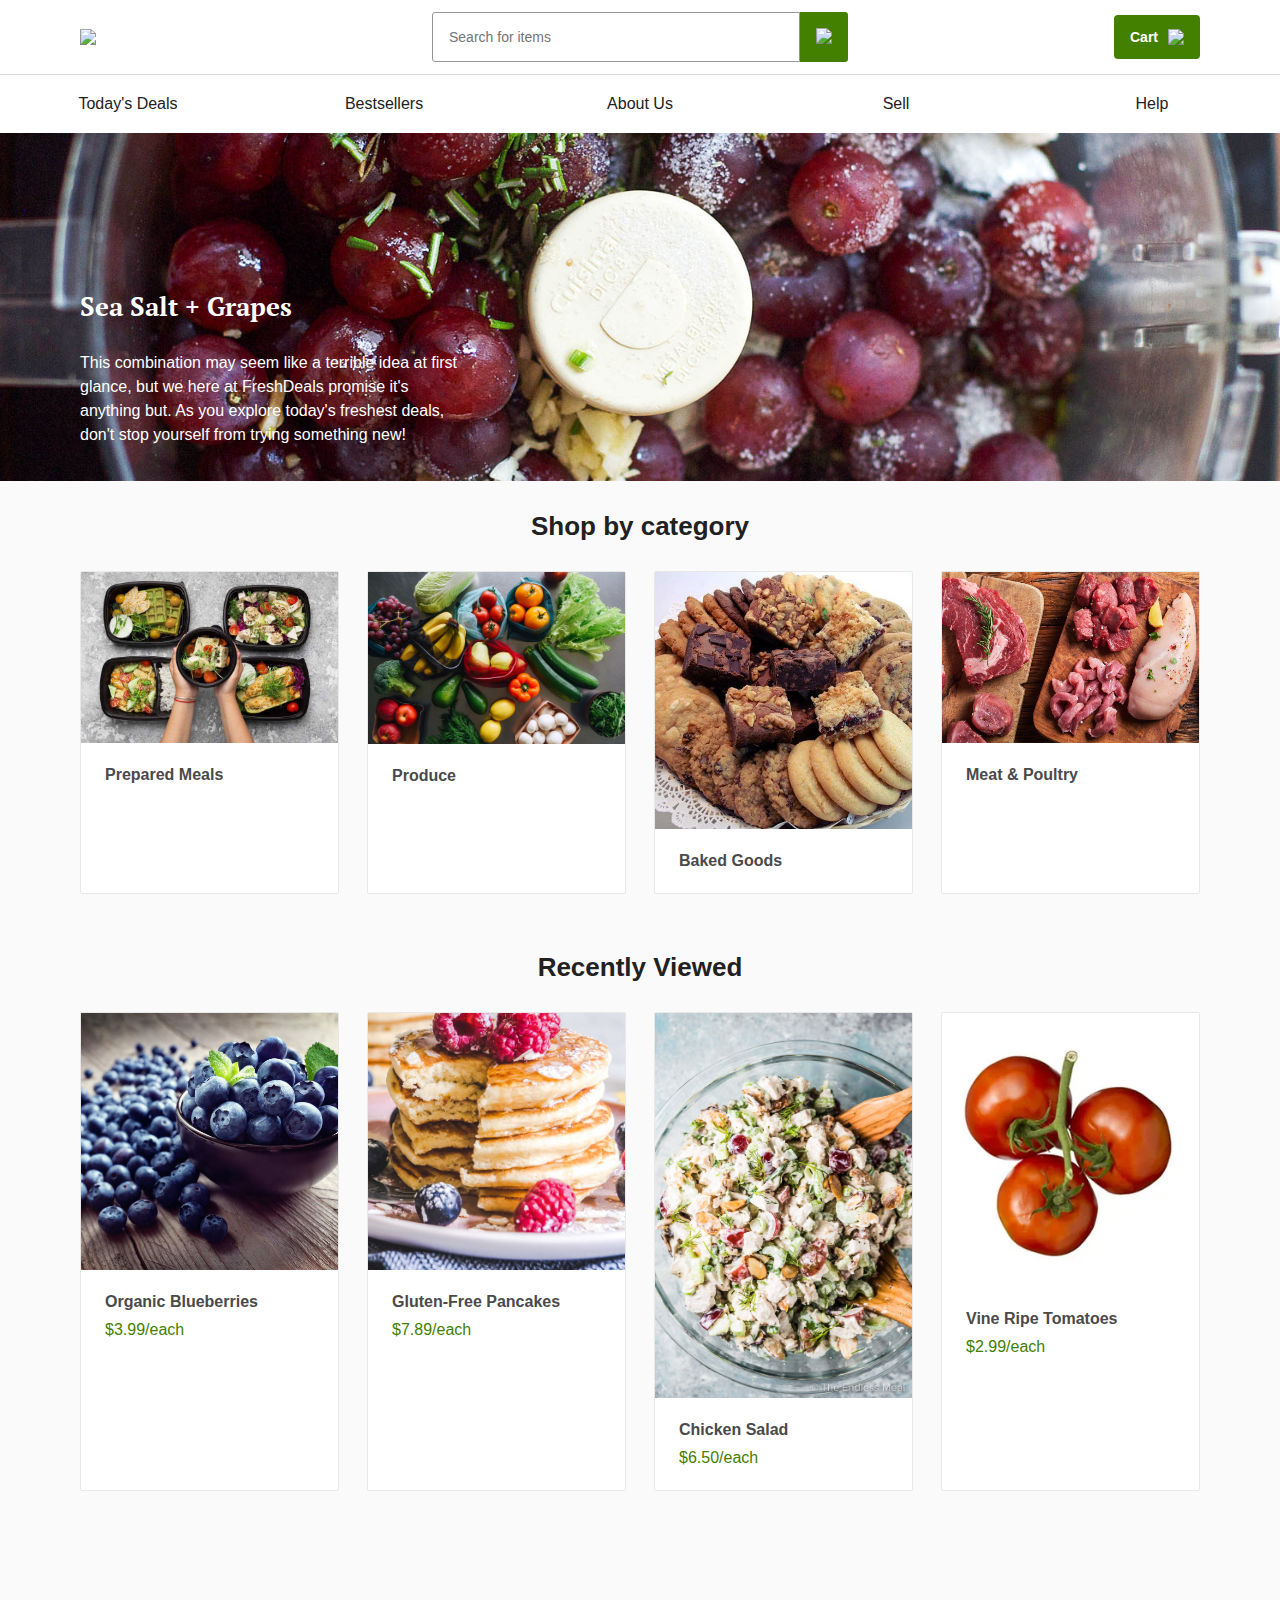
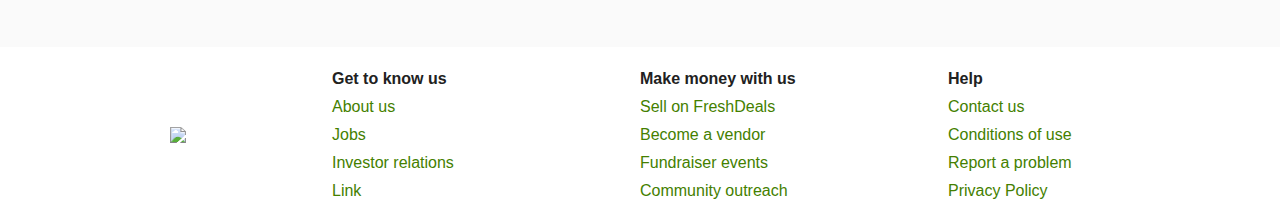
==== index.html @ 38ec1103 "initial" ====
<!DOCTYPE html>
<html>

<head>
    <title>FreshDeals</title>
    <link rel="stylesheet" type="text/css" href="resources/css/reset.css">
    <link rel="stylesheet" type="text/css" href="resources/css/base.css">
    <link rel="stylesheet" type="text/css" href="resources/css/index.css">
    <link href="https://fonts.googleapis.com/css?family=PT+Serif:700" rel="stylesheet">
</head>

<body>
    <div class="container">

        <!-- Header -->

        <header>
            <div class="image-container">
                <a href="index.html"><img src="https://content.codecademy.com/courses/ui-breadcrumbs/logo.svg"></a>
            </div>
            <div class="search-bar">
                <input type="text" name="search" placeholder="Search for items">
                <a href="" class="button"><img
                        src="https://content.codecademy.com/courses/ui-breadcrumbs/search.svg"></a>
            </div>
            <a href="" class="button cart">Cart <img
                    src="https://content.codecademy.com/courses/ui-breadcrumbs/cart.svg"></a>
        </header>
        <nav>
            <a href="deals.html">Today's Deals</a>
            <a href="bestsellers.html">Bestsellers</a>
            <a href="about.html">About Us</a>
            <a href="sell.html">Sell</a>
            <a href="#">Help</a>
        </nav>

        <!-- Hero Section -->

        <div id="main" class="landing">
            <div class="hero">
                <h2>Sea Salt + Grapes</h2>
                <p>This combination may seem like a terrible idea at first glance, but we here at FreshDeals promise
                    it's anything but. As you explore today's freshest deals, don't stop yourself from trying something
                    new!</p>
            </div>

            <!-- Products Preview Section -->

            <div class="products">

                <!-- Product Categories -->

                <h2>Shop by category</h2>
                <div class="product-list categories">
                    <a href="#" class="product-item">
                        <div class="image-container">
                            <img src="resources/img/prepared_meals.jpeg">
                        </div>
                        <div class="description">
                            <h3>Prepared Meals</h3>
                        </div>
                    </a>
                    <a href="#" class="product-item">
                        <div class="image-container">
                            <img src="resources/img/produce.jpeg">
                        </div>
                        <div class="description">
                            <h3>Produce</h3>
                        </div>
                    </a>
                    <a href="#" class="product-item">
                        <div class="image-container">
                            <img src="resources/img/baked_goods.jpeg">
                        </div>
                        <div class="description">
                            <h3>Baked Goods</h3>
                        </div>
                    </a>
                    <a href="#" class="product-item">
                        <div class="image-container">
                            <img src="resources/img/meat&poultry.jpeg">
                        </div>
                        <div class="description">
                            <h3>Meat & Poultry</h3>
                        </div>
                    </a>
                </div>

                <!-- Recently Viewed Products -->

                <h2>Recently Viewed</h2>
                <div class="product-list">
                    <a href="./blueberries.html" class="product-item">
                        <div class="image-container">
                            <img src="resources/img/Organic_Blueberry.webp">
                        </div>
                        <div class="description">
                            <h3>Organic Blueberries</h3>
                            <span class="price">$3.99/each</span>
                        </div>
                    </a>
                    <a href="#" class="product-item">
                        <div class="image-container">
                            <img src="resources/img/gluten-free-pancakes.jpeg">
                        </div>
                        <div class="description">
                            <h3>Gluten-Free Pancakes</h3>
                            <span class="price">$7.89/each</span>
                        </div>
                    </a>
                    <a href="#" class="product-item">
                        <div class="image-container">
                            <img src="resources/img/Chicken-Salad.jpeg">
                        </div>
                        <div class="description">
                            <h3>Chicken Salad</h3>
                            <span class="price">$6.50/each</span>
                        </div>
                    </a>
                    <a href="#" class="product-item">
                        <div class="image-container">
                            <img src="resources/img/vine_ripe_tomatoes.webp">
                        </div>
                        <div class="description">
                            <h3>Vine Ripe Tomatoes</h3>
                            <span class="price">$2.99/each</span>
                        </div>
                    </a>
                </div>
            </div>
        </div>

        <!-- Footer -->

        <footer>
            <img src="https://content.codecademy.com/courses/ui-breadcrumbs/logo.svg">
            <div class="links">
                <h4>Get to know us</h4>
                <a href="#">About us</a>
                <a href="jobs.html">Jobs</a>
                <a href="#">Investor relations</a>
                <a href="#">Link</a>
            </div>
            <div class="links">
                <h4>Make money with us</h4>
                <a href="sell.html">Sell on FreshDeals</a>
                <a href="#">Become a vendor</a>
                <a href="#">Fundraiser events</a>
                <a href="#">Community outreach</a>
            </div>
            <div class="links">
                <h4>Help</h4>
                <a href="#">Contact us</a>
                <a href="#">Conditions of use</a>
                <a href="#">Report a problem</a>
                <a href="#">Privacy Policy</a>
            </div>
        </footer>
    </div>
</body>

</html>
---- resources/css/base.css ----
@font-face {
    font-family: 'Arial-MT';
    src: url('../fonts/ari.ttf') format('truetype');
}

/* Site-Wide Styles */

html {
    font-size: 16px;
}

body {
    font-family: 'Arial-MT', sans-serif;
    color: hsla(0, 0%, 13%, 1);
}

a {
    text-decoration: none;
    transition: .3s;
}

a:hover {
    color: hsla(0, 0%, 13%, .6);
}

h1,
h2,
h3,
h4 {
    font-weight: bold;
}

input,
textarea,
select {
    border: solid 1px hsla(0, 0%, 59%, 1);
    border-radius: 3px;
    padding: 1rem;
}

/* Reusable Component - Button */

.button {
    border-radius: 4px;
    background-color: hsla(88, 100%, 25%, 1);
    text-align: center;
    font-weight: bold;
    color: hsla(0, 0%, 100%, 1);
    transition: .25s;
}

.button:hover {
    background-color: hsla(88, 100%, 25%, .8);
    color: hsla(0, 0%, 100%, 1);
}

/* Reusable Component - Image Container */

.image-container {
    overflow: hidden;
}

.image-container img {
    display: block;
    max-width: 100%;
    height: auto;
}

/* Reusable Component - Product List */

.product-list-section {
    padding: 2rem 5rem 3.75rem 5rem;
}

.product-list {
    display: grid;
    grid-template-columns: repeat(3, 1fr);
    grid-gap: 1.5rem 1.75rem;
    margin-bottom: 3.75rem;
}

.product-item {
    border-radius: 2px;
    background-color: hsla(0, 0%, 100%, 1);
    ;
    border: solid 1px hsla(0, 0%, 91%, 1);
}

.product-item .description {
    padding: 1.5rem;
    text-align: left;
}

.product-item h3 {
    margin-bottom: .75rem;
    color: hsla(0, 0%, 29%, 1);
}

.product-item .price {
    color: hsla(88, 100%, 25%, 1);
}

@media only screen and (max-width: 1100px) {
    .product-list {
        grid-template-columns: repeat(2, 1fr);
    }
}

@media only screen and (max-width: 680px) {
    .product-list {
        grid-template-columns: 1fr;
    }
}

/* Reusable Component - Form Field With Label */
.field {
    display: flex;
    flex-direction: column;
}

.field label {
    padding-bottom: .75rem;
}

/* Site-Wide Grid */

.container {
    display: grid;
    grid-template-areas: 'header'
        'nav'
        'main'
        'footer';
}

/* Header */

header {
    grid-area: header;
    display: grid;
    grid-template-columns: 22rem 1fr 22rem;
    align-items: center;
    padding: .75rem 5rem;
    font-size: .875rem;
}

.search-bar {
    display: flex;
    width: 100%;
}

.search-bar input {
    flex-grow: 1;
    border-top-right-radius: 0;
    border-bottom-right-radius: 0;
}

.search-bar .button {
    border-radius: 0 3px 3px 0;
    padding: 1rem;
}

.search-bar .button img {
    vertical-align: middle;
}

.cart {
    justify-self: end;
    display: flex;
    align-items: center;
    padding: .875rem 1rem;
}

.cart img {
    padding-left: .625rem;
}

nav {
    display: grid;
    grid-template-columns: repeat(5, 1fr);
    justify-items: center;
    grid-area: nav;
    border-top: 1px solid hsla(0, 0%, 85%, 1);
    ;
    padding: 1.3125rem 0;
}

nav a:visted {
    color: hsla(0, 0%, 13%, 1);
}

@media only screen and (max-width: 1100px) {
    header {
        grid-gap: 1rem;
        grid-template-columns: 1fr;
        justify-items: center;
    }

    .cart {
        justify-self: auto;
    }
}

@media only screen and (max-width: 700px) {
    nav {
        grid-template-columns: 1fr;
        grid-gap: .75rem;
    }
}

/* Main Section */

#main {
    grid-area: main;
    display: grid;
    justify-items: center;
    text-align: center;
    background-color: hsla(0, 0%, 98%, 1);
}

#main h2 {
    margin-bottom: 2rem;
    font-size: 1.625rem;
}

#main .button {
    box-sizing: border-box;
    width: 14.375rem;
    padding: .875rem 0;
}

/* Footer */

footer {
    grid-area: footer;
    display: grid;
    grid-template-columns: repeat(4, 1fr);
    grid-gap: 2rem 0;
    padding: 1.5rem;
}

footer img {
    align-self: center;
    justify-self: center;
}

footer .links {
    display: grid;
    grid-gap: .75rem
}

footer a {
    color: hsla(88, 100%, 25%, 1);
}

@media only screen and (max-width: 810px) {
    footer {
        grid-template-columns: repeat(3, 1fr);
    }

    footer img {
        grid-column: 1 / span 3;
    }
}

@media only screen and (max-width: 490px) {
    footer {
        grid-template-columns: 1fr;
        justify-items: center;
        text-align: center;
    }

    footer img {
        grid-column: auto;
    }
}
---- resources/css/index.css ----
.hero {
    width: 100%;
    height: 21.75rem;
    padding-left: 10rem;
    background-image: url('../img/hero.jpg');
    background-repeat: no-repeat;
    background-size: cover;
    background-position: center;
    text-align: left;
    color: hsla(0, 0%, 100%, 1);
    ;
}

.blueberry {
    background-image: url('https://content.codecademy.com/courses/ui-breadcrumbs/blueberry-hero.png');
}

.hero h2 {
    padding-top: 10rem;
    font-family: 'PT Serif', serif;
    font-size: 2.25rem;
}

.hero p {
    width: 24.125rem;
    line-height: 1.5;
}

.products {
    padding: 0 5rem 6rem 5rem;
}

.products h2 {
    margin-top: 2rem;
    font-size: 1.625rem;
}

.landing .product-list {
    grid-template-columns: repeat(4, 1fr);
}

.categories h3 {
    margin-bottom: 0;
}

@media only screen and (max-width: 1020px) {
    .landing .product-list {
        grid-template-columns: repeat(3, 1fr);
    }
}


@media only screen and (max-width: 760px) {
    .landing .product-list {
        grid-template-columns: repeat(2, 1fr);
    }
}

@media only screen and (max-width: 565px) {
    .hero {
        padding-left: 0;
        text-align: center;
    }

    .hero h2 {
        padding-top: 7rem;
    }

    .hero p {
        width: 90%;
        margin: auto;
    }
}

@media only screen and (max-width: 470px) {
    .landing .product-list {
        grid-template-columns: 1fr;
    }
}
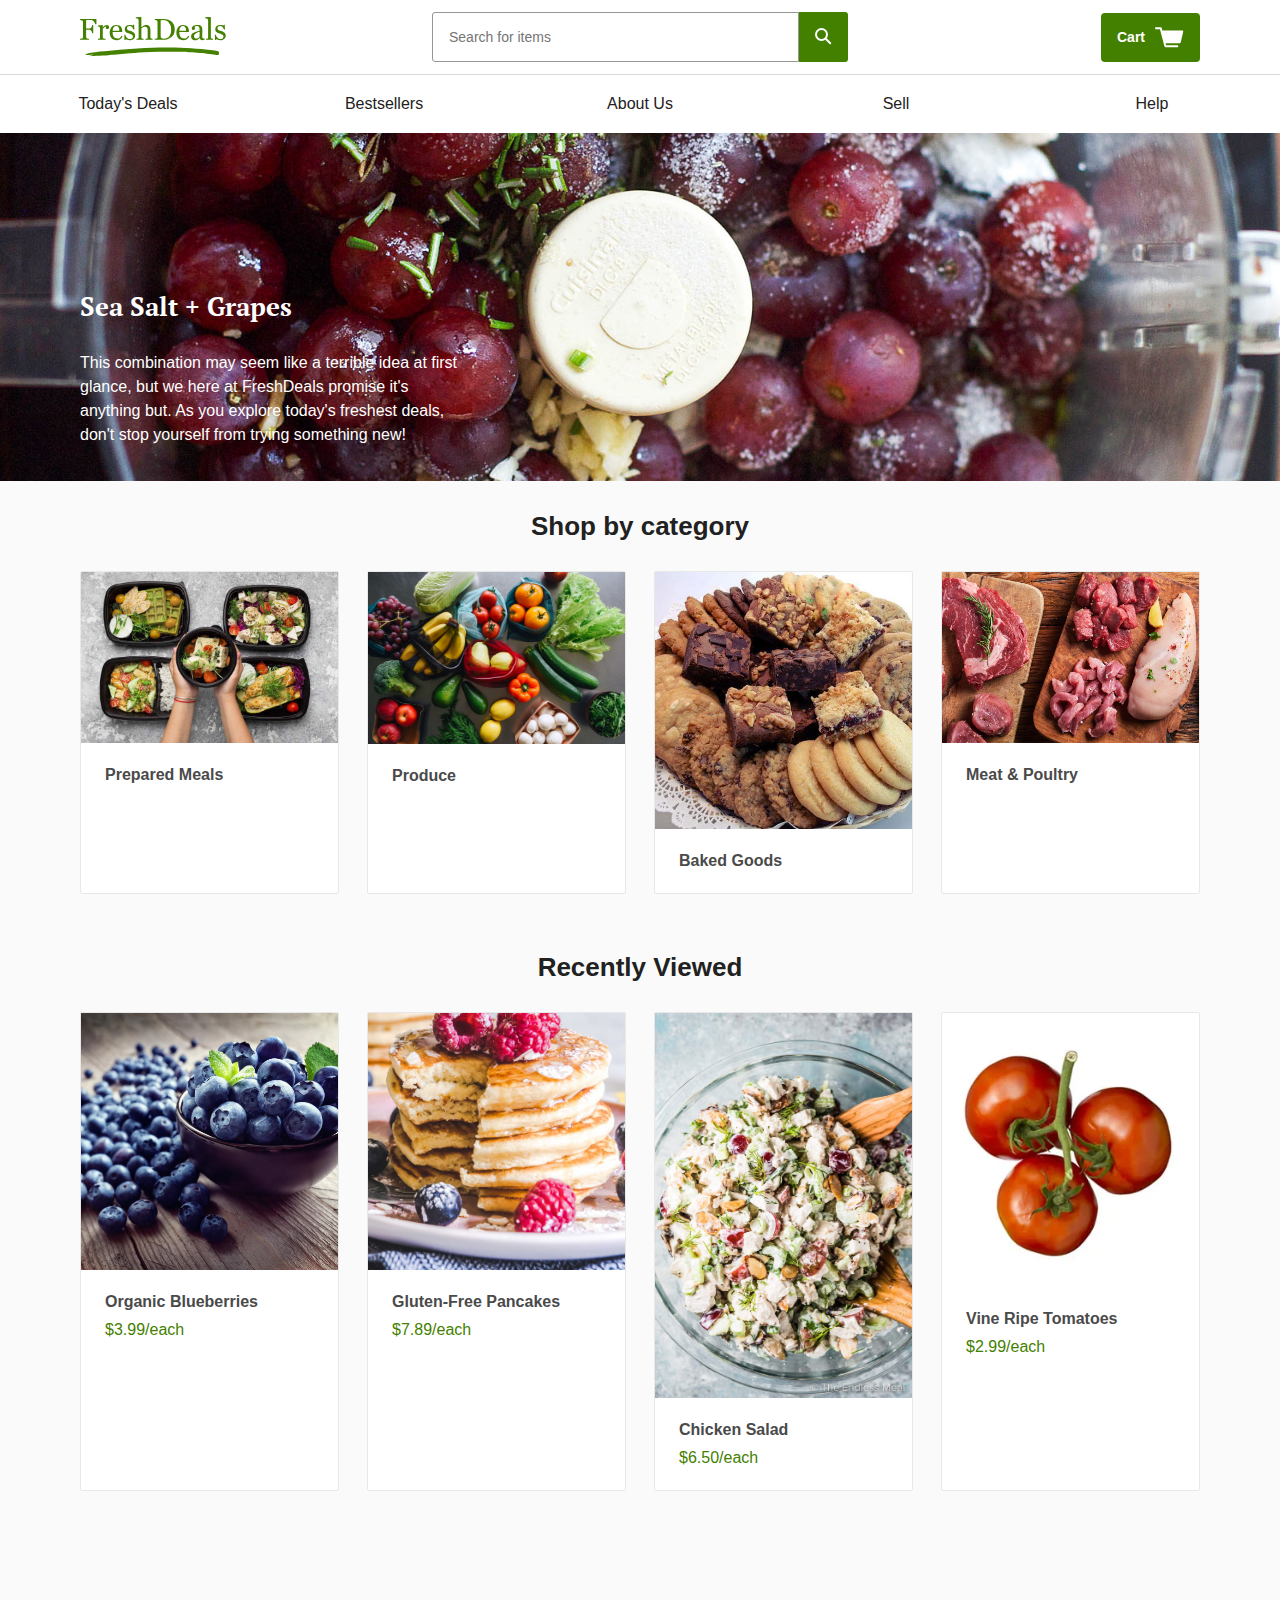
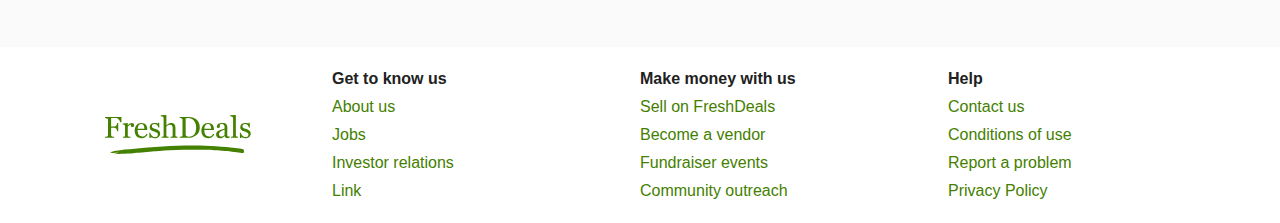
==== commit fd311bc7: "-Worked on images and made self-sufficient" ====
--- a/index.html
+++ b/index.html
@@ -1,162 +1,165 @@
 <!DOCTYPE html>
 <html>
+  <head>
+    <title>FreshDeals</title>
+    <meta content="width=device-width, initial-scale=1" name="viewport" />
+    <link rel="stylesheet" type="text/css" href="resources/css/reset.css" />
+    <link rel="stylesheet" type="text/css" href="base.css" />
+    <link rel="stylesheet" type="text/css" href="resources/css/index.css" />
+    <link
+      href="https://fonts.googleapis.com/css?family=PT+Serif:700"
+      rel="stylesheet"
+    />
+  </head>
 
-<head>
-    <title>FreshDeals</title>
-    <link rel="stylesheet" type="text/css" href="resources/css/reset.css">
-    <link rel="stylesheet" type="text/css" href="resources/css/base.css">
-    <link rel="stylesheet" type="text/css" href="resources/css/index.css">
-    <link href="https://fonts.googleapis.com/css?family=PT+Serif:700" rel="stylesheet">
-</head>
+  <body>
+    <div class="container">
+      <!-- Header -->
 
-<body>
-    <div class="container">
+      <header>
+        <div class="image-container">
+          <a href="index.html"><img src="resources/img/logo.svg" /></a>
+        </div>
+        <div class="search-bar">
+          <input type="text" name="search" placeholder="Search for items" />
+          <a href="" class="button"><img src="resources/img/search.svg" /></a>
+        </div>
+        <a href="" class="button cart"
+          >Cart <img src="resources/img/cart.svg"
+        /></a>
+      </header>
+      <nav>
+        <a href="deals.html">Today's Deals</a>
+        <a href="bestsellers.html">Bestsellers</a>
+        <a href="about.html">About Us</a>
+        <a href="sell.html">Sell</a>
+        <a href="#">Help</a>
+      </nav>
 
-        <!-- Header -->
+      <!-- Hero Section -->
 
-        <header>
-            <div class="image-container">
-                <a href="index.html"><img src="https://content.codecademy.com/courses/ui-breadcrumbs/logo.svg"></a>
-            </div>
-            <div class="search-bar">
-                <input type="text" name="search" placeholder="Search for items">
-                <a href="" class="button"><img
-                        src="https://content.codecademy.com/courses/ui-breadcrumbs/search.svg"></a>
-            </div>
-            <a href="" class="button cart">Cart <img
-                    src="https://content.codecademy.com/courses/ui-breadcrumbs/cart.svg"></a>
-        </header>
-        <nav>
-            <a href="deals.html">Today's Deals</a>
-            <a href="bestsellers.html">Bestsellers</a>
-            <a href="about.html">About Us</a>
-            <a href="sell.html">Sell</a>
-            <a href="#">Help</a>
-        </nav>
-
-        <!-- Hero Section -->
-
-        <div id="main" class="landing">
-            <div class="hero">
-                <h2>Sea Salt + Grapes</h2>
-                <p>This combination may seem like a terrible idea at first glance, but we here at FreshDeals promise
-                    it's anything but. As you explore today's freshest deals, don't stop yourself from trying something
-                    new!</p>
-            </div>
-
-            <!-- Products Preview Section -->
-
-            <div class="products">
-
-                <!-- Product Categories -->
-
-                <h2>Shop by category</h2>
-                <div class="product-list categories">
-                    <a href="#" class="product-item">
-                        <div class="image-container">
-                            <img src="resources/img/prepared_meals.jpeg">
-                        </div>
-                        <div class="description">
-                            <h3>Prepared Meals</h3>
-                        </div>
-                    </a>
-                    <a href="#" class="product-item">
-                        <div class="image-container">
-                            <img src="resources/img/produce.jpeg">
-                        </div>
-                        <div class="description">
-                            <h3>Produce</h3>
-                        </div>
-                    </a>
-                    <a href="#" class="product-item">
-                        <div class="image-container">
-                            <img src="resources/img/baked_goods.jpeg">
-                        </div>
-                        <div class="description">
-                            <h3>Baked Goods</h3>
-                        </div>
-                    </a>
-                    <a href="#" class="product-item">
-                        <div class="image-container">
-                            <img src="resources/img/meat&poultry.jpeg">
-                        </div>
-                        <div class="description">
-                            <h3>Meat & Poultry</h3>
-                        </div>
-                    </a>
-                </div>
-
-                <!-- Recently Viewed Products -->
-
-                <h2>Recently Viewed</h2>
-                <div class="product-list">
-                    <a href="./blueberries.html" class="product-item">
-                        <div class="image-container">
-                            <img src="resources/img/Organic_Blueberry.webp">
-                        </div>
-                        <div class="description">
-                            <h3>Organic Blueberries</h3>
-                            <span class="price">$3.99/each</span>
-                        </div>
-                    </a>
-                    <a href="#" class="product-item">
-                        <div class="image-container">
-                            <img src="resources/img/gluten-free-pancakes.jpeg">
-                        </div>
-                        <div class="description">
-                            <h3>Gluten-Free Pancakes</h3>
-                            <span class="price">$7.89/each</span>
-                        </div>
-                    </a>
-                    <a href="#" class="product-item">
-                        <div class="image-container">
-                            <img src="resources/img/Chicken-Salad.jpeg">
-                        </div>
-                        <div class="description">
-                            <h3>Chicken Salad</h3>
-                            <span class="price">$6.50/each</span>
-                        </div>
-                    </a>
-                    <a href="#" class="product-item">
-                        <div class="image-container">
-                            <img src="resources/img/vine_ripe_tomatoes.webp">
-                        </div>
-                        <div class="description">
-                            <h3>Vine Ripe Tomatoes</h3>
-                            <span class="price">$2.99/each</span>
-                        </div>
-                    </a>
-                </div>
-            </div>
+      <div id="main" class="landing">
+        <div class="hero">
+          <h2>Sea Salt + Grapes</h2>
+          <p>
+            This combination may seem like a terrible idea at first glance, but
+            we here at FreshDeals promise it's anything but. As you explore
+            today's freshest deals, don't stop yourself from trying something
+            new!
+          </p>
         </div>
 
-        <!-- Footer -->
+        <!-- Products Preview Section -->
 
-        <footer>
-            <img src="https://content.codecademy.com/courses/ui-breadcrumbs/logo.svg">
-            <div class="links">
-                <h4>Get to know us</h4>
-                <a href="#">About us</a>
-                <a href="jobs.html">Jobs</a>
-                <a href="#">Investor relations</a>
-                <a href="#">Link</a>
-            </div>
-            <div class="links">
-                <h4>Make money with us</h4>
-                <a href="sell.html">Sell on FreshDeals</a>
-                <a href="#">Become a vendor</a>
-                <a href="#">Fundraiser events</a>
-                <a href="#">Community outreach</a>
-            </div>
-            <div class="links">
-                <h4>Help</h4>
-                <a href="#">Contact us</a>
-                <a href="#">Conditions of use</a>
-                <a href="#">Report a problem</a>
-                <a href="#">Privacy Policy</a>
-            </div>
-        </footer>
+        <div class="products">
+          <!-- Product Categories -->
+
+          <h2>Shop by category</h2>
+          <div class="product-list categories">
+            <a href="#" class="product-item">
+              <div class="image-container">
+                <img src="resources/img/prepared_meals.jpeg" />
+              </div>
+              <div class="description">
+                <h3>Prepared Meals</h3>
+              </div>
+            </a>
+            <a href="#" class="product-item">
+              <div class="image-container">
+                <img src="resources/img/produce.jpeg" />
+              </div>
+              <div class="description">
+                <h3>Produce</h3>
+              </div>
+            </a>
+            <a href="#" class="product-item">
+              <div class="image-container">
+                <img src="resources/img/baked_goods.jpeg" />
+              </div>
+              <div class="description">
+                <h3>Baked Goods</h3>
+              </div>
+            </a>
+            <a href="#" class="product-item">
+              <div class="image-container">
+                <img src="resources/img/meat&poultry.jpeg" />
+              </div>
+              <div class="description">
+                <h3>Meat & Poultry</h3>
+              </div>
+            </a>
+          </div>
+
+          <!-- Recently Viewed Products -->
+
+          <h2>Recently Viewed</h2>
+          <div class="product-list">
+            <a href="./blueberries.html" class="product-item">
+              <div class="image-container">
+                <img src="resources/img/Organic_Blueberry.webp" />
+              </div>
+              <div class="description">
+                <h3>Organic Blueberries</h3>
+                <span class="price">$3.99/each</span>
+              </div>
+            </a>
+            <a href="#" class="product-item">
+              <div class="image-container">
+                <img src="resources/img/gluten-free-pancakes.jpeg" />
+              </div>
+              <div class="description">
+                <h3>Gluten-Free Pancakes</h3>
+                <span class="price">$7.89/each</span>
+              </div>
+            </a>
+            <a href="#" class="product-item">
+              <div class="image-container">
+                <img src="resources/img/Chicken-Salad.jpeg" />
+              </div>
+              <div class="description">
+                <h3>Chicken Salad</h3>
+                <span class="price">$6.50/each</span>
+              </div>
+            </a>
+            <a href="#" class="product-item">
+              <div class="image-container">
+                <img src="resources/img/vine_ripe_tomatoes.webp" />
+              </div>
+              <div class="description">
+                <h3>Vine Ripe Tomatoes</h3>
+                <span class="price">$2.99/each</span>
+              </div>
+            </a>
+          </div>
+        </div>
+      </div>
+
+      <!-- Footer -->
+
+      <footer>
+        <img src="resources/img/logo.svg" />
+        <div class="links">
+          <h4>Get to know us</h4>
+          <a href="#">About us</a>
+          <a href="jobs.html">Jobs</a>
+          <a href="#">Investor relations</a>
+          <a href="#">Link</a>
+        </div>
+        <div class="links">
+          <h4>Make money with us</h4>
+          <a href="sell.html">Sell on FreshDeals</a>
+          <a href="#">Become a vendor</a>
+          <a href="#">Fundraiser events</a>
+          <a href="#">Community outreach</a>
+        </div>
+        <div class="links">
+          <h4>Help</h4>
+          <a href="#">Contact us</a>
+          <a href="#">Conditions of use</a>
+          <a href="#">Report a problem</a>
+          <a href="#">Privacy Policy</a>
+        </div>
+      </footer>
     </div>
-</body>
-
-</html>+  </body>
+</html>
--- a/base.css
+++ b/base.css
@@ -0,0 +1,288 @@
+@font-face {
+  font-family: "Arial-MT";
+  src: url("../fonts/ari.ttf") format("truetype");
+}
+/* Site-Wide Styles */
+/* Reusable Component - Button */
+/* Reusable Component - Image Container */
+/* Reusable Component - Product List */
+/* Reusable Component - Form Field With Label */
+/* Site-Wide Grid */
+/* Header */
+/* Main Section */
+/* Footer */
+html {
+  font-size: 16px;
+}
+
+body {
+  font-family: "Arial-MT", sans-serif;
+  color: hsl(0, 0%, 13%);
+}
+
+a {
+  text-decoration: none;
+  transition: 0.3s;
+}
+a:hover {
+  color: hsla(0, 0%, 13%, 0.6);
+}
+
+h1 {
+  font-weight: bold;
+}
+
+h2 {
+  font-weight: bold;
+}
+
+h3 {
+  font-weight: bold;
+}
+
+h4 {
+  font-weight: bold;
+}
+
+input {
+  border: solid 1px hsl(0, 0%, 59%);
+  border-radius: 3px;
+  padding: 1rem;
+}
+
+textarea {
+  border: solid 1px hsl(0, 0%, 59%);
+  border-radius: 3px;
+  padding: 1rem;
+}
+
+select {
+  border: solid 1px hsl(0, 0%, 59%);
+  border-radius: 3px;
+  padding: 1rem;
+}
+
+.button {
+  border-radius: 4px;
+  background-color: hsl(88, 100%, 25%);
+  text-align: center;
+  font-weight: bold;
+  color: hsl(0, 0%, 100%);
+  transition: 0.25s;
+}
+.button:hover {
+  background-color: hsla(88, 100%, 25%, 0.8);
+  color: hsl(0, 0%, 100%);
+}
+
+.image-container {
+  overflow: hidden;
+}
+.image-container img {
+  display: block;
+  max-width: 100%;
+  height: auto;
+}
+
+.product-list-section {
+  padding: 2rem 5rem 3.75rem 5rem;
+}
+
+.product-list {
+  display: grid;
+  grid-template-columns: repeat(3, 1fr);
+  grid-gap: 1.5rem 1.75rem;
+  margin-bottom: 3.75rem;
+}
+
+.product-item {
+  border-radius: 2px;
+  background-color: hsl(0, 0%, 100%);
+  border: solid 1px hsl(0, 0%, 91%);
+}
+.product-item .description {
+  padding: 1.5rem;
+  text-align: left;
+}
+.product-item h3 {
+  margin-bottom: 0.75rem;
+  color: hsl(0, 0%, 29%);
+}
+.product-item .price {
+  color: hsl(88, 100%, 25%);
+}
+
+.field {
+  display: flex;
+  flex-direction: column;
+}
+.field label {
+  padding-bottom: 0.75rem;
+}
+
+.container {
+  display: grid;
+  grid-template-areas: "header" "nav" "main" "footer";
+}
+
+header {
+  grid-area: header;
+  display: grid;
+  grid-template-columns: 22rem 1fr 22rem;
+  align-items: center;
+  padding: 0.75rem 5rem;
+  font-size: 0.875rem;
+}
+
+.search-bar {
+  display: flex;
+  width: 100%;
+}
+.search-bar input {
+  flex-grow: 1;
+  border-top-right-radius: 0;
+  border-bottom-right-radius: 0;
+}
+.search-bar .button {
+  border-radius: 0 3px 3px 0;
+  padding: 1rem;
+}
+.search-bar .button img {
+  vertical-align: middle;
+}
+
+.cart {
+  justify-self: end;
+  display: flex;
+  align-items: center;
+  padding: 0.875rem 1rem;
+}
+.cart img {
+  padding-left: 0.625rem;
+}
+
+nav {
+  display: grid;
+  grid-template-columns: repeat(5, 1fr);
+  justify-items: center;
+  grid-area: nav;
+  border-top: 1px solid hsl(0, 0%, 85%);
+  padding: 1.3125rem 0;
+}
+nav a:visted {
+  color: hsl(0, 0%, 13%);
+}
+
+#main {
+  grid-area: main;
+  display: grid;
+  justify-items: center;
+  text-align: center;
+  background-color: hsl(0, 0%, 98%);
+}
+#main h2 {
+  margin-bottom: 2rem;
+  font-size: 1.625rem;
+}
+#main .button {
+  box-sizing: border-box;
+  width: 14.375rem;
+  padding: 0.875rem 0;
+}
+
+footer {
+  grid-area: footer;
+  display: grid;
+  grid-template-columns: repeat(4, 1fr);
+  grid-gap: 2rem 0;
+  padding: 1.5rem;
+}
+footer img {
+  align-self: center;
+  justify-self: center;
+}
+footer .links {
+  display: grid;
+  grid-gap: 0.75rem;
+}
+footer a {
+  color: hsl(88, 100%, 25%);
+}
+
+@media only screen and (max-width: 1100px) {
+  .product-list {
+    grid-template-columns: repeat(2, 1fr);
+  }
+  header {
+    grid-gap: 1rem;
+    grid-template-columns: 1fr;
+    justify-items: center;
+  }
+  .cart {
+    justify-self: auto;
+  }
+}
+@media only screen and (max-width: 810px) {
+  footer {
+    grid-template-columns: repeat(3, 1fr);
+  }
+  footer img {
+    grid-column: 1/span 3;
+  }
+}
+@media only screen and (max-width: 700px) {
+  nav {
+    grid-template-columns: 1fr;
+    grid-gap: 0.75rem;
+  }
+}
+@media only screen and (max-width: 680px) {
+  .product-list {
+    grid-template-columns: 1fr;
+  }
+}
+@media only screen and (max-width: 490px) {
+  #main {
+    padding-bottom: 0;
+  }
+  footer {
+    grid-template-columns: 1fr;
+    justify-items: center;
+    text-align: center;
+  }
+  footer img {
+    grid-column: auto;
+  }
+  .hero {
+    padding-bottom: 4rem;
+  }
+  .container header {
+    width: 90%;
+    padding: 0.75rem 0.5rem;
+  }
+  .container #main {
+    padding: 1rem;
+    max-width: 100%;
+  }
+  .container #main #jobsForm {
+    display: contents;
+  }
+  .container #main #jobsForm .field {
+    margin-bottom: 1rem;
+  }
+  .container #main #jobsForm a {
+    margin-bottom: 1rem;
+  }
+  .container #main .products {
+    padding: 0 1rem;
+  }
+  .container #main .information {
+    padding: 1rem;
+  }
+  .container #main .information .join {
+    padding: 1.5rem;
+  }
+  .container footer {
+    padding: 1.5rem 0;
+  }
+}/*# sourceMappingURL=base.css.map */--- a/resources/css/index.css
+++ b/resources/css/index.css
@@ -1,79 +1,80 @@
 .hero {
-    width: 100%;
-    height: 21.75rem;
-    padding-left: 10rem;
-    background-image: url('../img/hero.jpg');
-    background-repeat: no-repeat;
-    background-size: cover;
-    background-position: center;
-    text-align: left;
-    color: hsla(0, 0%, 100%, 1);
-    ;
+  width: 100%;
+  height: 21.75rem;
+  padding-left: 10rem;
+  background-image: url("../img/hero.jpg");
+  background-repeat: no-repeat;
+  background-size: cover;
+  background-position: center;
+  text-align: left;
+  color: hsla(0, 0%, 100%, 1);
 }
 
 .blueberry {
-    background-image: url('https://content.codecademy.com/courses/ui-breadcrumbs/blueberry-hero.png');
+  background-image: url("../img/blueberry-hero.png");
 }
 
 .hero h2 {
-    padding-top: 10rem;
-    font-family: 'PT Serif', serif;
-    font-size: 2.25rem;
+  padding-top: 10rem;
+  font-family: "PT Serif", serif;
+  font-size: 2.25rem;
 }
 
 .hero p {
-    width: 24.125rem;
-    line-height: 1.5;
+  width: 24.125rem;
+  line-height: 1.5;
 }
 
 .products {
-    padding: 0 5rem 6rem 5rem;
+  padding: 0 5rem 6rem 5rem;
 }
 
 .products h2 {
-    margin-top: 2rem;
-    font-size: 1.625rem;
+  margin-top: 2rem;
+  font-size: 1.625rem;
 }
 
 .landing .product-list {
-    grid-template-columns: repeat(4, 1fr);
+  grid-template-columns: repeat(4, 1fr);
 }
 
 .categories h3 {
-    margin-bottom: 0;
+  margin-bottom: 0;
 }
 
 @media only screen and (max-width: 1020px) {
-    .landing .product-list {
-        grid-template-columns: repeat(3, 1fr);
-    }
+  .landing .product-list {
+    grid-template-columns: repeat(3, 1fr);
+  }
 }
 
-
 @media only screen and (max-width: 760px) {
-    .landing .product-list {
-        grid-template-columns: repeat(2, 1fr);
-    }
+  .landing .product-list {
+    grid-template-columns: repeat(2, 1fr);
+  }
 }
 
 @media only screen and (max-width: 565px) {
-    .hero {
-        padding-left: 0;
-        text-align: center;
-    }
+  .hero {
+    padding-left: 0;
+    text-align: center;
+  }
 
-    .hero h2 {
-        padding-top: 7rem;
-    }
+  .hero h2 {
+    padding-top: 7rem;
+  }
 
-    .hero p {
-        width: 90%;
-        margin: auto;
-    }
+  .hero p {
+    width: 90%;
+    margin: auto;
+  }
 }
 
-@media only screen and (max-width: 470px) {
-    .landing .product-list {
-        grid-template-columns: 1fr;
-    }
-}+@media only screen and (max-width: 480px) {
+  .landing .product-list {
+    grid-template-columns: 1fr;
+  }
+  .hero {
+    height: auto;
+  }
+}
